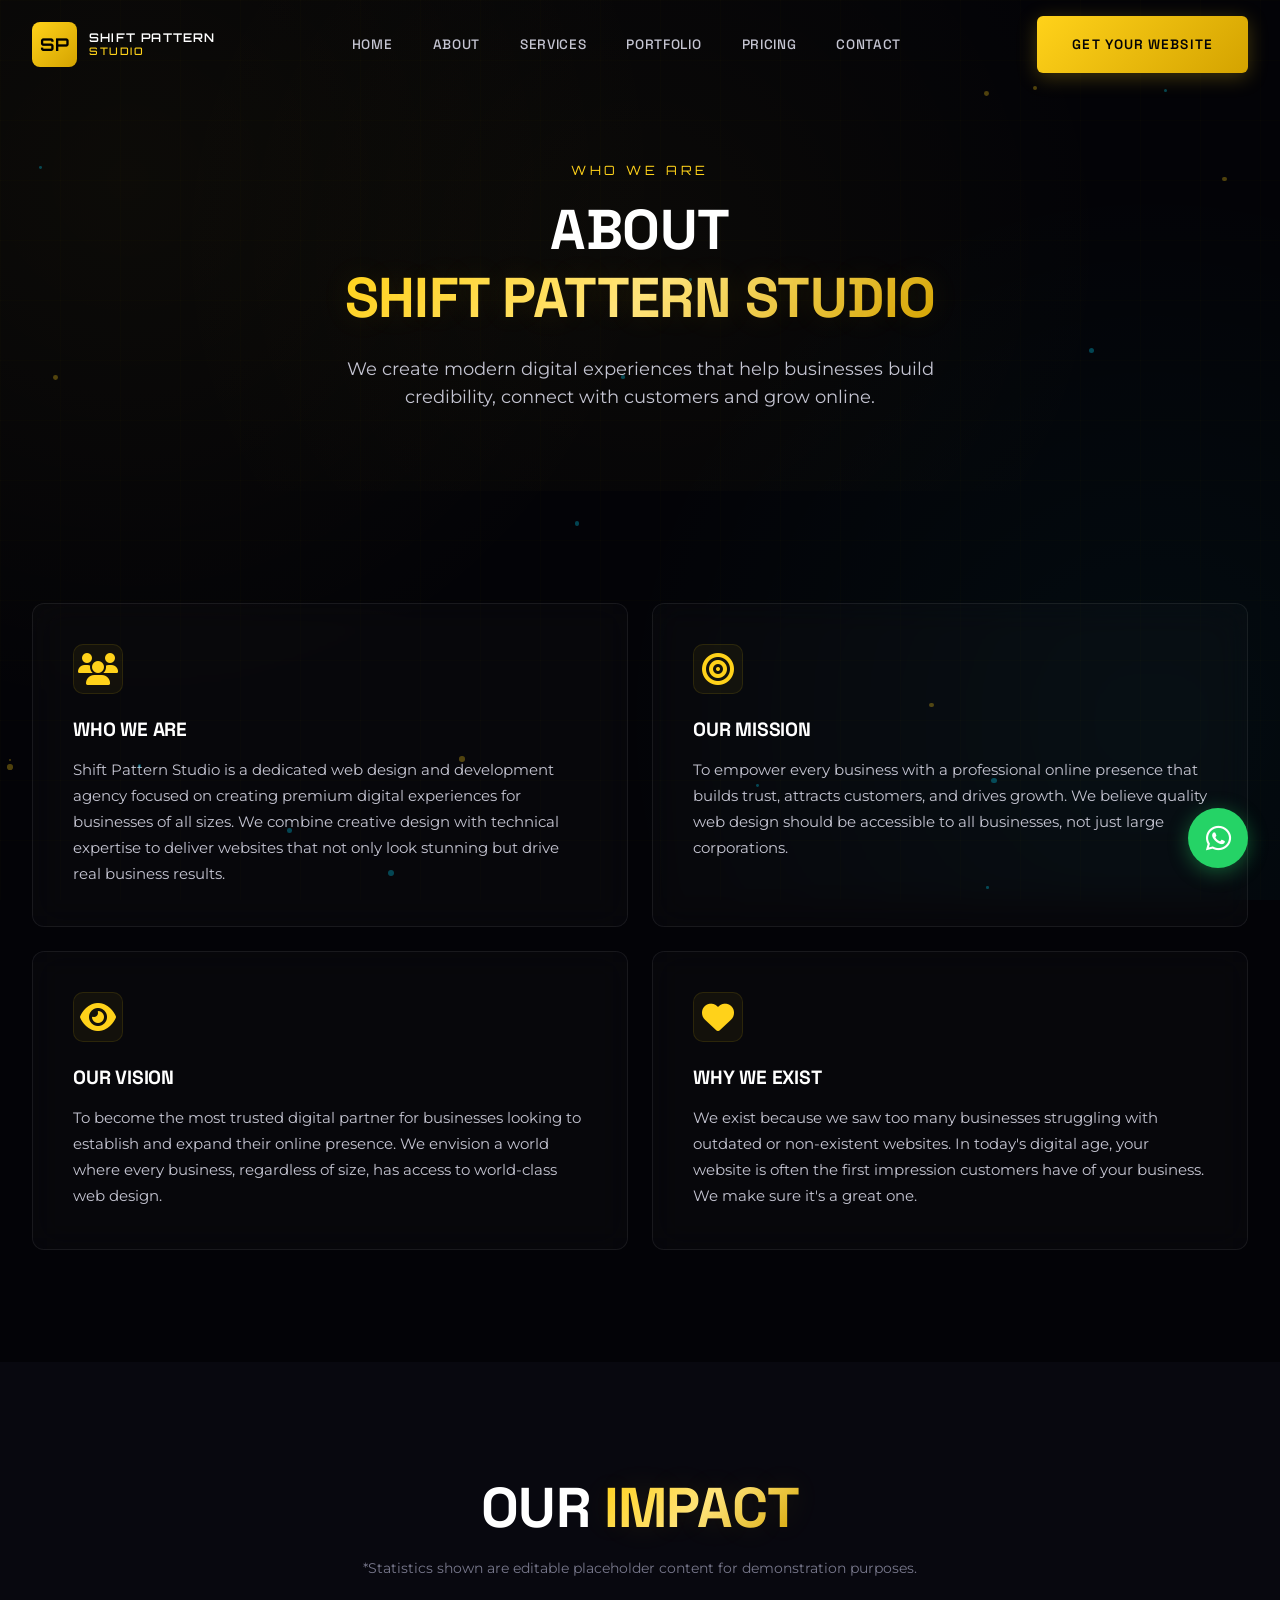
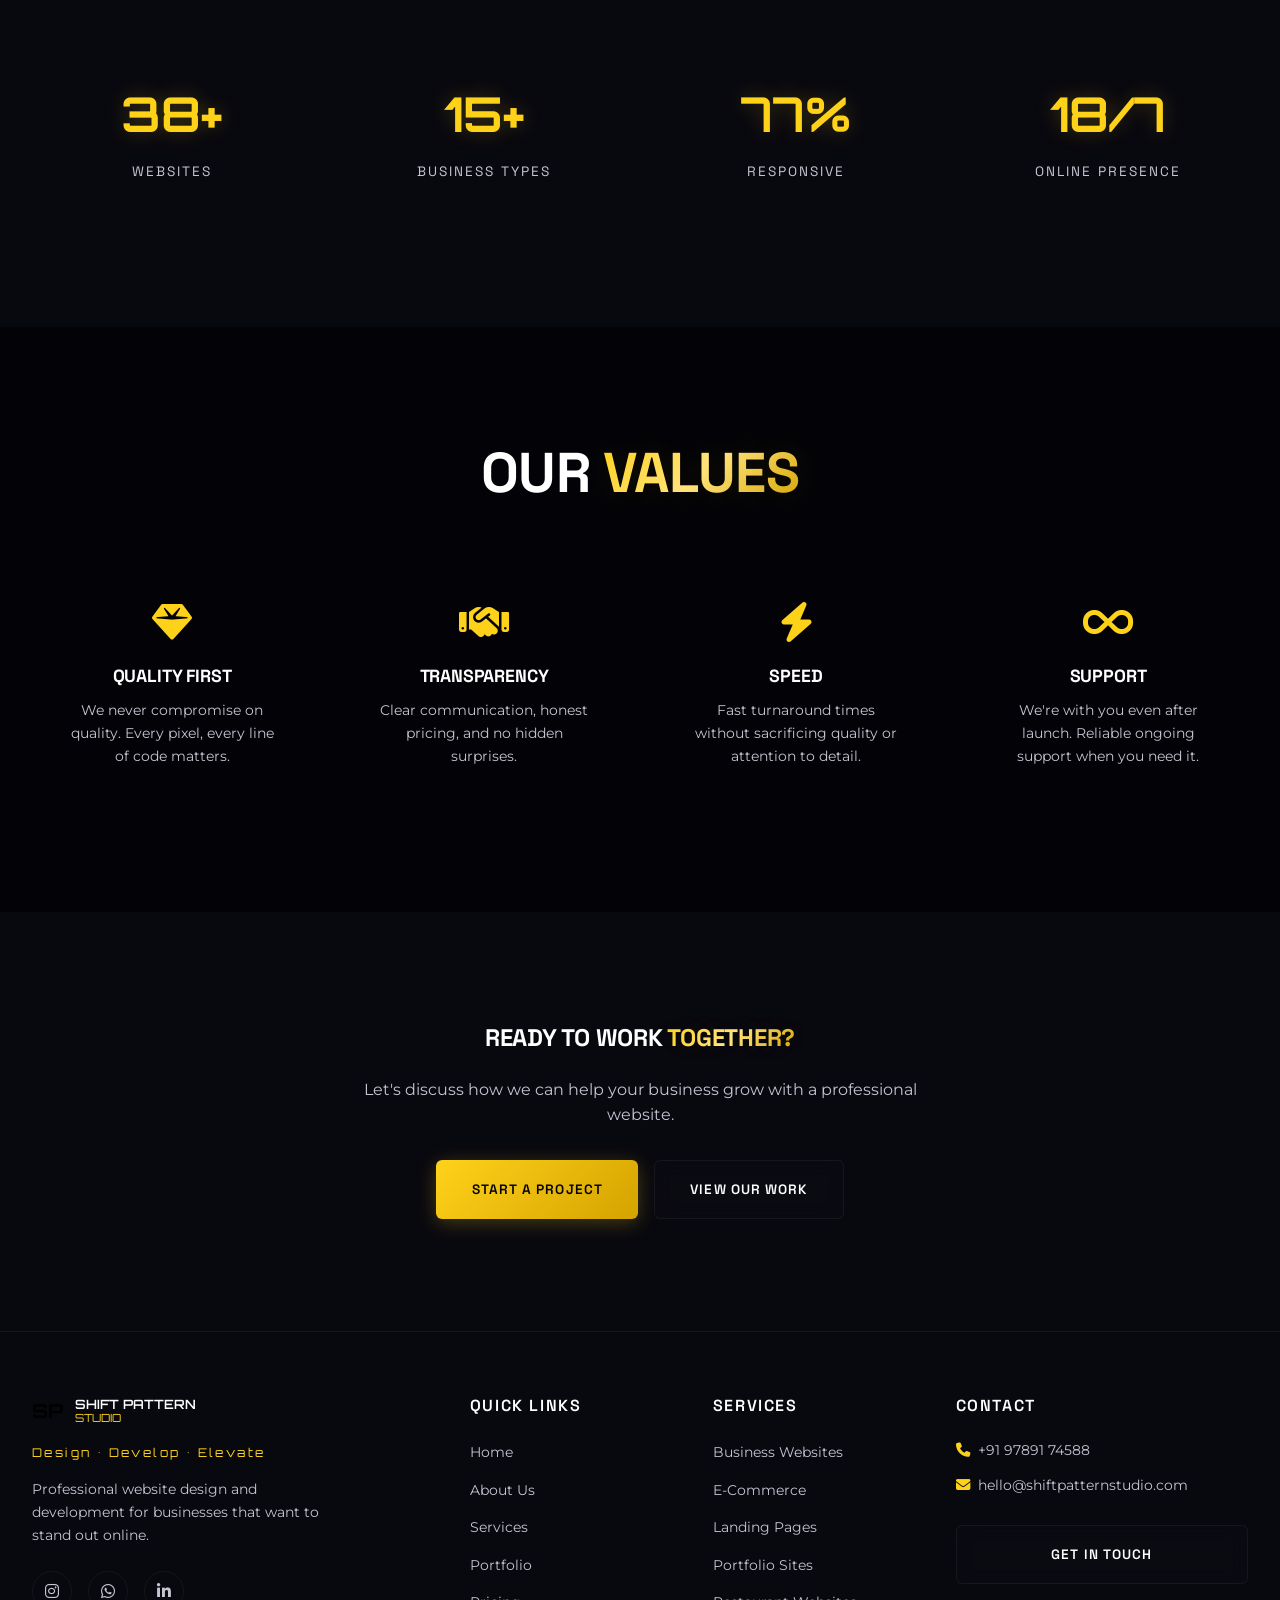
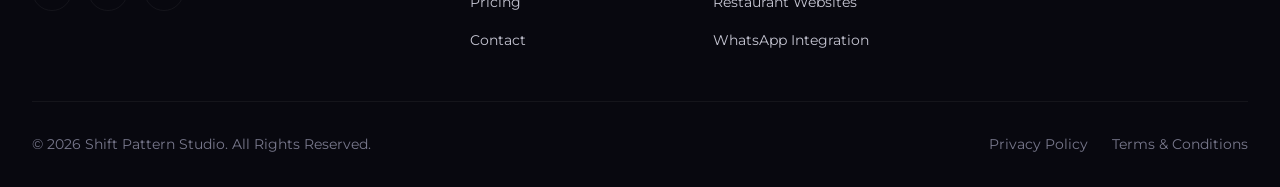
==== about.html @ 68d6e4ae "Initial commit of Shift Pattern Studio website" ====
<!DOCTYPE html>
<html lang="en">
<head>
  <meta charset="UTF-8">
  <meta name="viewport" content="width=device-width, initial-scale=1.0">
  <meta name="description" content="Learn about Shift Pattern Studio. We create modern digital experiences that help businesses build credibility, connect with customers and grow online.">
  <meta name="keywords" content="website design, web development, digital agency, business website, e-commerce, portfolio">
  <meta name="author" content="Shift Pattern Studio">
  <meta name="robots" content="index, follow">

  <!-- Open Graph -->
  <meta property="og:title" content="About Us | Shift Pattern Studio - Website Design Agency">
  <meta property="og:description" content="Learn about Shift Pattern Studio. We create modern digital experiences that help businesses build credibility, connect with customers and grow online.">
  <meta property="og:type" content="website">
  <meta property="og:url" content="https://shiftpatternstudio.com">
  <meta property="og:image" content="assets/logo/og-image.jpg">

  <!-- Twitter Card -->
  <meta name="twitter:card" content="summary_large_image">
  <meta name="twitter:title" content="About Us | Shift Pattern Studio - Website Design Agency">
  <meta name="twitter:description" content="Learn about Shift Pattern Studio. We create modern digital experiences that help businesses build credibility, connect with customers and grow online.">

  <title>About Us | Shift Pattern Studio - Website Design Agency</title>

  <!-- Google Fonts -->
  <link rel="preconnect" href="https://fonts.googleapis.com">
  <link rel="preconnect" href="https://fonts.gstatic.com" crossorigin>
  <link href="https://fonts.googleapis.com/css2?family=Inter:wght@300;400;500;600&family=Montserrat:wght@400;500;600;700;800&family=Orbitron:wght@400;500;600;700&family=Space+Grotesk:wght@400;500;600;700&display=swap" rel="stylesheet">

  <!-- Font Awesome -->
  <link rel="stylesheet" href="https://cdnjs.cloudflare.com/ajax/libs/font-awesome/6.5.1/css/all.min.css">

  <!-- Stylesheets -->
  <link rel="stylesheet" href="css/style.css">
  <link rel="stylesheet" href="css/animations.css">
  <link rel="stylesheet" href="css/responsive.css">
</head>
<body>

  <!-- Navbar -->
  <nav class="navbar" role="navigation" aria-label="Main Navigation">
    <div class="container nav-container">
      <a href="index.html" class="nav-logo" aria-label="Shift Pattern Studio Home">
        <div class="logo-mark">
          <span class="logo-sp">SP</span>
        </div>
        <div class="logo-text">
          <span class="logo-name">SHIFT PATTERN</span>
          <span class="logo-studio">STUDIO</span>
        </div>
      </a>

      <div class="nav-links" role="menubar">
        <a href="index.html" role="menuitem">Home</a>
        <a href="about.html" role="menuitem">About</a>
        <a href="services.html" role="menuitem">Services</a>
        <a href="portfolio.html" role="menuitem">Portfolio</a>
        <a href="pricing.html" role="menuitem">Pricing</a>
        <a href="contact.html" role="menuitem">Contact</a>
      </div>

      <a href="contact.html" class="btn btn-primary nav-cta">Get Your Website</a>

      <button class="mobile-menu-btn" aria-label="Open Menu" aria-expanded="false">
        <span></span>
        <span></span>
        <span></span>
      </button>
    </div>
  </nav>

  <!-- Mobile Navigation -->
  <div class="mobile-nav" role="dialog" aria-label="Mobile Menu" aria-hidden="true">
    <button class="mobile-nav-close" aria-label="Close Menu">
      <i class="fas fa-times"></i>
    </button>
    <div class="mobile-nav-links">
      <a href="index.html">Home</a>
      <a href="about.html">About</a>
      <a href="services.html">Services</a>
      <a href="portfolio.html">Portfolio</a>
      <a href="pricing.html">Pricing</a>
      <a href="contact.html">Contact</a>
    </div>
    <a href="contact.html" class="btn btn-primary" style="margin-top: 2rem;">Get Your Website</a>
  </div>


  <!-- About Hero -->
  <section class="page-hero about-hero">
    <div class="container text-center">
      <p class="page-tagline reveal">WHO WE ARE</p>
      <h1 class="reveal">ABOUT<br><span class="text-gradient-gold">SHIFT PATTERN STUDIO</span></h1>
      <p class="page-desc reveal">
        We create modern digital experiences that help businesses build credibility, connect with customers and grow online.
      </p>
    </div>
  </section>

  <!-- About Content -->
  <section class="section-padding">
    <div class="container">
      <div class="about-grid">
        <div class="about-card liquid-glass reveal">
          <div class="about-icon"><i class="fas fa-users"></i></div>
          <h3>WHO WE ARE</h3>
          <p>Shift Pattern Studio is a dedicated web design and development agency focused on creating premium digital experiences for businesses of all sizes. We combine creative design with technical expertise to deliver websites that not only look stunning but drive real business results.</p>
        </div>

        <div class="about-card liquid-glass reveal stagger-1">
          <div class="about-icon"><i class="fas fa-bullseye"></i></div>
          <h3>OUR MISSION</h3>
          <p>To empower every business with a professional online presence that builds trust, attracts customers, and drives growth. We believe quality web design should be accessible to all businesses, not just large corporations.</p>
        </div>

        <div class="about-card liquid-glass reveal stagger-2">
          <div class="about-icon"><i class="fas fa-eye"></i></div>
          <h3>OUR VISION</h3>
          <p>To become the most trusted digital partner for businesses looking to establish and expand their online presence. We envision a world where every business, regardless of size, has access to world-class web design.</p>
        </div>

        <div class="about-card liquid-glass reveal stagger-3">
          <div class="about-icon"><i class="fas fa-heart"></i></div>
          <h3>WHY WE EXIST</h3>
          <p>We exist because we saw too many businesses struggling with outdated or non-existent websites. In today's digital age, your website is often the first impression customers have of your business. We make sure it's a great one.</p>
        </div>
      </div>
    </div>
  </section>

  <!-- Stats Section -->
  <section class="section-padding stats-section" style="background: var(--bg-secondary);">
    <div class="container">
      <div class="section-header reveal">
        <h2>OUR <span class="text-gradient-gold">IMPACT</span></h2>
        <p style="color: var(--text-muted); font-size: 0.9rem;">*Statistics shown are editable placeholder content for demonstration purposes.</p>
      </div>

      <div class="stats-grid">
        <div class="stat-item reveal">
          <div class="stat-number">
            <span class="counter" data-target="50" data-suffix="+">0</span>
          </div>
          <div class="stat-label">WEBSITES</div>
        </div>

        <div class="stat-item reveal stagger-1">
          <div class="stat-number">
            <span class="counter" data-target="20" data-suffix="+">0</span>
          </div>
          <div class="stat-label">BUSINESS TYPES</div>
        </div>

        <div class="stat-item reveal stagger-2">
          <div class="stat-number">
            <span class="counter" data-target="100" data-suffix="%">0</span>
          </div>
          <div class="stat-label">RESPONSIVE</div>
        </div>

        <div class="stat-item reveal stagger-3">
          <div class="stat-number">
            <span class="counter" data-target="24" data-suffix="/7">0</span>
          </div>
          <div class="stat-label">ONLINE PRESENCE</div>
        </div>
      </div>
    </div>
  </section>

  <!-- Values Section -->
  <section class="section-padding">
    <div class="container">
      <div class="section-header reveal">
        <h2>OUR <span class="text-gradient-gold">VALUES</span></h2>
      </div>

      <div class="values-grid">
        <div class="value-item reveal">
          <i class="fas fa-gem"></i>
          <h4>QUALITY FIRST</h4>
          <p>We never compromise on quality. Every pixel, every line of code matters.</p>
        </div>

        <div class="value-item reveal stagger-1">
          <i class="fas fa-handshake"></i>
          <h4>TRANSPARENCY</h4>
          <p>Clear communication, honest pricing, and no hidden surprises.</p>
        </div>

        <div class="value-item reveal stagger-2">
          <i class="fas fa-bolt"></i>
          <h4>SPEED</h4>
          <p>Fast turnaround times without sacrificing quality or attention to detail.</p>
        </div>

        <div class="value-item reveal stagger-3">
          <i class="fas fa-infinity"></i>
          <h4>SUPPORT</h4>
          <p>We're with you even after launch. Reliable ongoing support when you need it.</p>
        </div>
      </div>
    </div>
  </section>

  <!-- CTA Section -->
  <section class="section-padding" style="background: var(--bg-secondary);">
    <div class="container text-center">
      <div class="reveal">
        <h2>READY TO WORK <span class="text-gradient-gold">TOGETHER?</span></h2>
        <p class="mt-2" style="color: var(--text-secondary); max-width: 600px; margin: 1.5rem auto;">
          Let's discuss how we can help your business grow with a professional website.
        </p>
        <div class="hero-buttons" style="justify-content: center; margin-top: 2rem;">
          <a href="contact.html" class="btn btn-primary btn-shine">Start a Project</a>
          <a href="portfolio.html" class="btn btn-outline">View Our Work</a>
        </div>
      </div>
    </div>
  </section>


  <!-- Footer -->
  <footer class="footer">
    <div class="container">
      <div class="footer-grid">
        <div class="footer-brand">
          <a href="index.html" class="footer-logo">
            <span class="logo-sp">SP</span>
            <div>
              <span>SHIFT PATTERN</span>
              <span>STUDIO</span>
            </div>
          </a>
          <p class="footer-tagline">Design • Develop • Elevate</p>
          <p class="footer-desc">Professional website design and development for businesses that want to stand out online.</p>
          <div class="footer-social">
            <a href="#" aria-label="Instagram"><i class="fab fa-instagram"></i></a>
            <a href="#" data-whatsapp aria-label="WhatsApp"><i class="fab fa-whatsapp"></i></a>
            <a href="#" aria-label="LinkedIn"><i class="fab fa-linkedin-in"></i></a>
          </div>
        </div>

        <div class="footer-links">
          <h4>Quick Links</h4>
          <ul>
            <li><a href="index.html">Home</a></li>
            <li><a href="about.html">About Us</a></li>
            <li><a href="services.html">Services</a></li>
            <li><a href="portfolio.html">Portfolio</a></li>
            <li><a href="pricing.html">Pricing</a></li>
            <li><a href="contact.html">Contact</a></li>
          </ul>
        </div>

        <div class="footer-links">
          <h4>Services</h4>
          <ul>
            <li><a href="services.html">Business Websites</a></li>
            <li><a href="services.html">E-Commerce</a></li>
            <li><a href="services.html">Landing Pages</a></li>
            <li><a href="services.html">Portfolio Sites</a></li>
            <li><a href="services.html">Restaurant Websites</a></li>
            <li><a href="services.html">WhatsApp Integration</a></li>
          </ul>
        </div>

        <div class="footer-contact">
          <h4>Contact</h4>
          <p><i class="fas fa-phone"></i> +91 97891 74588</p>
          <p><i class="fas fa-envelope"></i> hello@shiftpatternstudio.com</p>
          <a href="contact.html" class="btn btn-outline" style="margin-top: 1rem; width: 100%;">Get in Touch</a>
        </div>
      </div>

      <div class="footer-bottom">
        <p>&copy; <span class="current-year">2026</span> Shift Pattern Studio. All Rights Reserved.</p>
        <div class="footer-legal">
          <a href="privacy.html">Privacy Policy</a>
          <a href="terms.html">Terms & Conditions</a>
        </div>
      </div>
    </div>
  </footer>

  <!-- WhatsApp Float Button -->
  <a href="#" class="whatsapp-float" data-whatsapp aria-label="Chat on WhatsApp">
    <i class="fab fa-whatsapp"></i>
  </a>

  <!-- Background Effects -->
  <div class="bg-grid" aria-hidden="true"></div>
  <div class="particles" aria-hidden="true"></div>

  <!-- Scripts -->
  <script src="js/main.js"></script>
  <script src="js/animations.js"></script>
  <script src="js/portfolio.js"></script>
  <script src="js/contact.js"></script>
</body>
</html>
---- css/style.css ----
/* ============================================
   SHIFT PATTERN STUDIO - GLOBAL STYLES
   ============================================ */

:root {
  --bg-primary: #030307;
  --bg-secondary: #08080f;
  --bg-tertiary: #0e0e1a;
  --gold: #FFD21A;
  --gold-light: #FFE054;
  --gold-dark: #D4A300;
  --cyan: #00D9FF;
  --cyan-glow: rgba(0, 217, 255, 0.25);
  --gold-glow: rgba(255, 210, 26, 0.25);
  --text-primary: #ffffff;
  --text-secondary: #c5c5d2;
  --text-muted: #78788c;
  --border: rgba(255, 255, 255, 0.05);
  --glass-bg: rgba(255, 255, 255, 0.02);
  --glass-border: rgba(255, 255, 255, 0.07);
  --transition: all 0.5s cubic-bezier(0.16, 1, 0.3, 1);
}

* {
  margin: 0;
  padding: 0;
  box-sizing: border-box;
}

html {
  scroll-behavior: smooth;
  font-size: 16px;
}

body {
  font-family: 'Montserrat', 'Inter', sans-serif;
  background-color: var(--bg-primary);
  background-image: 
    radial-gradient(circle at 10% 20%, rgba(255, 210, 26, 0.04) 0%, transparent 40%),
    radial-gradient(circle at 90% 80%, rgba(0, 217, 255, 0.04) 0%, transparent 40%);
  background-attachment: fixed;
  color: var(--text-primary);
  line-height: 1.6;
  overflow-x: hidden;
  -webkit-font-smoothing: antialiased;
}

h1, h2, h3, h4, h5, h6 {
  font-family: 'Space Grotesk', 'Montserrat', sans-serif;
  font-weight: 700;
  line-height: 1.2;
  letter-spacing: -0.01em;
}

a {
  text-decoration: none;
  color: inherit;
  transition: var(--transition);
}

img {
  max-width: 100%;
  display: block;
}

ul {
  list-style: none;
}

.container {
  max-width: 1280px;
  margin: 0 auto;
  padding: 0 2rem;
}

.section-padding {
  padding: 7rem 0;
}

/* Typography */
.text-gold {
  color: var(--gold);
}

.text-cyan {
  color: var(--cyan);
}

.text-gradient-gold {
  background: linear-gradient(135deg, var(--gold), #FFE57F, var(--gold-dark));
  -webkit-background-clip: text;
  -webkit-text-fill-color: transparent;
  background-clip: text;
  text-shadow: 0 0 30px rgba(255, 210, 26, 0.1);
}

.text-gradient-cyan {
  background: linear-gradient(135deg, var(--cyan), #80F0FF);
  -webkit-background-clip: text;
  -webkit-text-fill-color: transparent;
  background-clip: text;
  text-shadow: 0 0 30px rgba(0, 217, 255, 0.15);
}

/* Buttons */
.btn {
  display: inline-flex;
  align-items: center;
  justify-content: center;
  gap: 0.6rem;
  padding: 1.1rem 2.2rem;
  font-family: 'Space Grotesk', sans-serif;
  font-weight: 600;
  font-size: 0.85rem;
  letter-spacing: 0.08em;
  text-transform: uppercase;
  border: none;
  cursor: pointer;
  transition: var(--transition);
  position: relative;
  overflow: hidden;
  border-radius: 6px;
  z-index: 1;
}

.btn-primary {
  background: linear-gradient(135deg, var(--gold), var(--gold-dark));
  color: #030307;
  box-shadow: 0 4px 20px var(--gold-glow);
}

.btn-primary:hover {
  transform: translateY(-3px);
  box-shadow: 0 8px 30px var(--gold-glow);
}

.btn-primary::before {
  content: '';
  position: absolute;
  top: 0;
  left: -100%;
  width: 100%;
  height: 100%;
  background: linear-gradient(90deg, transparent, rgba(255, 255, 255, 0.4), transparent);
  transition: left 0.6s ease;
  z-index: -1;
}

.btn-primary:hover::before {
  left: 100%;
}

.btn-outline {
  background: rgba(255, 255, 255, 0.01);
  color: var(--text-primary);
  border: 1px solid var(--border);
  backdrop-filter: blur(10px);
  -webkit-backdrop-filter: blur(10px);
}

.btn-outline:hover {
  border-color: var(--gold);
  color: var(--gold);
  background: rgba(255, 210, 26, 0.02);
  box-shadow: 0 4px 20px var(--gold-glow);
  transform: translateY(-3px);
}

.btn-whatsapp {
  background: #25D366;
  color: #fff;
  box-shadow: 0 4px 15px rgba(37, 211, 102, 0.2);
}

.btn-whatsapp:hover {
  background: #20ba59;
  transform: translateY(-3px);
  box-shadow: 0 8px 25px rgba(37, 211, 102, 0.4);
}

/* Liquid Glass */
.liquid-glass {
  background: var(--glass-bg);
  backdrop-filter: blur(16px);
  -webkit-backdrop-filter: blur(16px);
  border: 1px solid var(--glass-border);
  position: relative;
  overflow: hidden;
  transition: var(--transition);
}

.liquid-glass::before {
  content: '';
  position: absolute;
  top: 0;
  left: -100%;
  width: 100%;
  height: 100%;
  background: linear-gradient(90deg, transparent, rgba(255, 255, 255, 0.05), transparent);
  transition: left 0.8s cubic-bezier(0.16, 1, 0.3, 1);
}

.liquid-glass:hover::before {
  left: 100%;
}

.liquid-glass:hover {
  border-color: rgba(255, 210, 26, 0.25);
  box-shadow: 0 12px 40px rgba(255, 210, 26, 0.08);
  transform: translateY(-5px);
}

/* Section Headers */
.section-header {
  text-align: center;
  margin-bottom: 4rem;
}

.section-header h2 {
  font-size: clamp(2rem, 5vw, 3.5rem);
  margin-bottom: 1rem;
}

.section-header p {
  color: var(--text-secondary);
  font-size: 1.1rem;
  max-width: 600px;
  margin: 0 auto;
}

/* Background Grid Animation */
.bg-grid {
  position: fixed;
  top: 0;
  left: 0;
  width: 100%;
  height: 100%;
  pointer-events: none;
  z-index: 0;
  opacity: 0.15;
  background-image: 
    linear-gradient(rgba(255, 210, 26, 0.1) 1px, transparent 1px),
    linear-gradient(90deg, rgba(255, 210, 26, 0.1) 1px, transparent 1px);
  background-size: 60px 60px;
  animation: gridMove 20s linear infinite;
}

@keyframes gridMove {
  0% { transform: translate(0, 0); }
  100% { transform: translate(60px, 60px); }
}

/* Floating Particles */
.particles {
  position: fixed;
  top: 0;
  left: 0;
  width: 100%;
  height: 100%;
  pointer-events: none;
  z-index: 1;
  overflow: hidden;
}

.particle {
  position: absolute;
  width: 4px;
  height: 4px;
  background: var(--gold);
  border-radius: 50%;
  opacity: 0.3;
  animation: floatParticle 15s infinite;
}

@keyframes floatParticle {
  0%, 100% { transform: translateY(0) translateX(0); opacity: 0; }
  10% { opacity: 0.3; }
  90% { opacity: 0.3; }
  100% { transform: translateY(-100vh) translateX(50px); opacity: 0; }
}

/* Circuit Lines */
.circuit-line {
  position: absolute;
  background: linear-gradient(90deg, transparent, var(--cyan), transparent);
  height: 1px;
  opacity: 0.3;
  animation: circuitPulse 4s infinite;
}

@keyframes circuitPulse {
  0%, 100% { opacity: 0.1; }
  50% { opacity: 0.4; }
}

/* Glow Orbs */
.glow-orb {
  position: absolute;
  border-radius: 50%;
  filter: blur(80px);
  opacity: 0.15;
  pointer-events: none;
}

.glow-orb.gold {
  background: var(--gold);
}

.glow-orb.cyan {
  background: var(--cyan);
}

/* WhatsApp Float Button */
.whatsapp-float {
  position: fixed;
  bottom: 2rem;
  right: 2rem;
  width: 60px;
  height: 60px;
  background: #25D366;
  border-radius: 50%;
  display: flex;
  align-items: center;
  justify-content: center;
  color: #fff;
  font-size: 1.8rem;
  box-shadow: 0 4px 20px rgba(37, 211, 102, 0.4);
  z-index: 999;
  transition: var(--transition);
  animation: pulse 2s infinite;
}

.whatsapp-float:hover {
  transform: scale(1.1);
  box-shadow: 0 6px 30px rgba(37, 211, 102, 0.6);
}

@keyframes pulse {
  0%, 100% { box-shadow: 0 0 0 0 rgba(37, 211, 102, 0.4); }
  50% { box-shadow: 0 0 0 15px rgba(37, 211, 102, 0); }
}

/* Utility */
.text-center { text-align: center; }
.mt-1 { margin-top: 0.5rem; }
.mt-2 { margin-top: 1rem; }
.mt-3 { margin-top: 1.5rem; }
.mt-4 { margin-top: 2rem; }
.mb-1 { margin-bottom: 0.5rem; }
.mb-2 { margin-bottom: 1rem; }
.mb-3 { margin-bottom: 1.5rem; }
.mb-4 { margin-bottom: 2rem; }

/* Scrollbar */
::-webkit-scrollbar {
  width: 8px;
}

::-webkit-scrollbar-track {
  background: var(--bg-secondary);
}

::-webkit-scrollbar-thumb {
  background: var(--gold-dark);
  border-radius: 4px;
}

::-webkit-scrollbar-thumb:hover {
  background: var(--gold);
}

/* ============================================
   NAVBAR
   ============================================ */
.navbar {
  position: fixed;
  top: 0;
  left: 0;
  width: 100%;
  z-index: 1000;
  padding: 1rem 0;
  transition: var(--transition);
  background: transparent;
}

.navbar.scrolled {
  background: rgba(5, 5, 5, 0.85);
  backdrop-filter: blur(20px);
  -webkit-backdrop-filter: blur(20px);
  border-bottom: 1px solid var(--border);
  padding: 0.8rem 0;
}

.nav-container {
  display: flex;
  align-items: center;
  justify-content: space-between;
}

.nav-logo {
  display: flex;
  align-items: center;
  gap: 0.75rem;
}

.logo-mark {
  width: 45px;
  height: 45px;
  background: linear-gradient(135deg, var(--gold), var(--gold-dark));
  border-radius: 8px;
  display: flex;
  align-items: center;
  justify-content: center;
}

.logo-sp {
  font-family: 'Orbitron', sans-serif;
  font-weight: 700;
  font-size: 1.1rem;
  color: #000;
}

.logo-text {
  display: flex;
  flex-direction: column;
  line-height: 1.2;
}

.logo-name {
  font-family: 'Orbitron', sans-serif;
  font-size: 0.75rem;
  font-weight: 600;
  letter-spacing: 0.1em;
  color: var(--text-primary);
}

.logo-studio {
  font-family: 'Orbitron', sans-serif;
  font-size: 0.65rem;
  font-weight: 500;
  letter-spacing: 0.15em;
  color: var(--gold);
}

.nav-links {
  display: flex;
  align-items: center;
  gap: 2.5rem;
}

.nav-links a {
  font-family: 'Space Grotesk', sans-serif;
  font-size: 0.85rem;
  font-weight: 500;
  letter-spacing: 0.05em;
  text-transform: uppercase;
  color: var(--text-secondary);
  position: relative;
  padding: 0.25rem 0;
}

.nav-links a::after {
  content: '';
  position: absolute;
  bottom: 0;
  left: 0;
  width: 0;
  height: 2px;
  background: linear-gradient(90deg, var(--gold), var(--gold-dark));
  transition: width 0.3s ease;
}

.nav-links a:hover {
  color: var(--text-primary);
}

.nav-links a:hover::after {
  width: 100%;
}

.mobile-menu-btn {
  display: none;
  flex-direction: column;
  gap: 5px;
  background: none;
  border: none;
  cursor: pointer;
  padding: 0.5rem;
}

.mobile-menu-btn span {
  display: block;
  width: 25px;
  height: 2px;
  background: var(--text-primary);
  transition: var(--transition);
}

.mobile-nav {
  position: fixed;
  top: 0;
  right: -100%;
  width: 100%;
  height: 100vh;
  background: rgba(0, 0, 0, 0.98);
  backdrop-filter: blur(20px);
  z-index: 2000;
  display: flex;
  flex-direction: column;
  align-items: center;
  justify-content: center;
  transition: right 0.4s ease;
}

.mobile-nav.active {
  right: 0;
}

.mobile-nav-close {
  position: absolute;
  top: 2rem;
  right: 2rem;
  background: none;
  border: none;
  color: var(--text-primary);
  font-size: 1.5rem;
  cursor: pointer;
}

.mobile-nav-links {
  display: flex;
  flex-direction: column;
  align-items: center;
  gap: 1.5rem;
}

.mobile-nav-links a {
  font-family: 'Orbitron', sans-serif;
  font-size: 1.8rem;
  font-weight: 600;
  color: var(--text-primary);
  text-transform: uppercase;
  letter-spacing: 0.1em;
}

.mobile-nav-links a:hover {
  color: var(--gold);
}

/* ============================================
   FOOTER
   ============================================ */
.footer {
  background: var(--bg-secondary);
  border-top: 1px solid var(--border);
  padding: 4rem 0 2rem;
  position: relative;
  z-index: 10;
}

.footer-grid {
  display: grid;
  grid-template-columns: 2fr 1fr 1fr 1.5fr;
  gap: 3rem;
  margin-bottom: 3rem;
}

.footer-logo {
  display: flex;
  align-items: center;
  gap: 0.75rem;
  margin-bottom: 1rem;
}

.footer-logo .logo-sp {
  font-size: 1.2rem;
}

.footer-logo div {
  display: flex;
  flex-direction: column;
  line-height: 1.2;
}

.footer-logo div span:first-child {
  font-family: 'Orbitron', sans-serif;
  font-size: 0.8rem;
  font-weight: 600;
  color: var(--text-primary);
}

.footer-logo div span:last-child {
  font-family: 'Orbitron', sans-serif;
  font-size: 0.7rem;
  color: var(--gold);
}

.footer-tagline {
  font-family: 'Orbitron', sans-serif;
  font-size: 0.75rem;
  letter-spacing: 0.2em;
  color: var(--gold);
  margin-bottom: 1rem;
}

.footer-desc {
  color: var(--text-secondary);
  font-size: 0.9rem;
  margin-bottom: 1.5rem;
  max-width: 300px;
}

.footer-social {
  display: flex;
  gap: 1rem;
}

.footer-social a {
  width: 40px;
  height: 40px;
  border-radius: 50%;
  border: 1px solid var(--border);
  display: flex;
  align-items: center;
  justify-content: center;
  color: var(--text-secondary);
  transition: var(--transition);
}

.footer-social a:hover {
  border-color: var(--gold);
  color: var(--gold);
  box-shadow: 0 0 15px var(--gold-glow);
  transform: translateY(-3px);
}

.footer-links h4,
.footer-contact h4 {
  font-family: 'Space Grotesk', sans-serif;
  font-size: 1rem;
  font-weight: 600;
  margin-bottom: 1.5rem;
  color: var(--text-primary);
  text-transform: uppercase;
  letter-spacing: 0.1em;
}

.footer-links ul {
  display: flex;
  flex-direction: column;
  gap: 0.75rem;
}

.footer-links a {
  color: var(--text-secondary);
  font-size: 0.9rem;
  transition: var(--transition);
}

.footer-links a:hover {
  color: var(--gold);
  padding-left: 5px;
}

.footer-contact p {
  color: var(--text-secondary);
  font-size: 0.9rem;
  margin-bottom: 0.75rem;
  display: flex;
  align-items: center;
  gap: 0.5rem;
}

.footer-contact i {
  color: var(--gold);
}

.footer-bottom {
  border-top: 1px solid var(--border);
  padding-top: 2rem;
  display: flex;
  justify-content: space-between;
  align-items: center;
  flex-wrap: wrap;
  gap: 1rem;
}

.footer-bottom p {
  color: var(--text-muted);
  font-size: 0.85rem;
}

.footer-legal {
  display: flex;
  gap: 1.5rem;
}

.footer-legal a {
  color: var(--text-muted);
  font-size: 0.85rem;
}

.footer-legal a:hover {
  color: var(--gold);
}

/* ============================================
   HERO SECTION
   ============================================ */
.hero {
  min-height: 100vh;
  display: flex;
  align-items: center;
  position: relative;
  overflow: hidden;
  padding: 8rem 0 4rem;
}

.hero-container {
  display: grid;
  grid-template-columns: 1fr 1fr;
  gap: 4rem;
  align-items: center;
  position: relative;
  z-index: 10;
}

.hero-tagline {
  font-family: 'Orbitron', sans-serif;
  font-size: 0.8rem;
  letter-spacing: 0.3em;
  color: var(--gold);
  margin-bottom: 1.5rem;
}

.hero-content h1 {
  font-size: clamp(2.5rem, 5vw, 4.5rem);
  font-weight: 800;
  line-height: 1.1;
  margin-bottom: 1.5rem;
}

.hero-white {
  color: var(--text-primary);
  text-shadow: 0 0 40px rgba(255, 255, 255, 0.1);
}

.hero-subtitle {
  font-size: clamp(1.2rem, 2.5vw, 1.8rem);
  color: var(--cyan);
  font-weight: 600;
  margin-bottom: 1.5rem;
  letter-spacing: 0.05em;
}

.hero-desc {
  color: var(--text-secondary);
  font-size: 1.1rem;
  max-width: 500px;
  margin-bottom: 2rem;
}

.hero-buttons {
  display: flex;
  gap: 1rem;
  flex-wrap: wrap;
}

/* Hero Visual / Mockups */
.hero-visual {
  position: relative;
  display: flex;
  justify-content: center;
  align-items: center;
}

.mockup-container {
  position: relative;
  width: 100%;
  max-width: 500px;
}

.mockup-monitor {
  width: 100%;
  padding: 0.8rem;
  border-radius: 16px;
  border: 1px solid rgba(255, 210, 26, 0.2);
  background: rgba(255, 255, 255, 0.02);
  backdrop-filter: blur(20px);
  -webkit-backdrop-filter: blur(20px);
  box-shadow: 
    0 25px 50px -12px rgba(0, 0, 0, 0.5),
    0 0 30px rgba(255, 210, 26, 0.05),
    inset 0 1px 1px rgba(255, 255, 255, 0.1);
}

.mockup-screen {
  background: #050508;
  border-radius: 10px;
  overflow: hidden;
  border: 1px solid rgba(255, 255, 255, 0.05);
}

.mockup-header {
  display: flex;
  gap: 8px;
  padding: 14px 18px;
  background: rgba(255, 255, 255, 0.02);
  border-bottom: 1px solid rgba(255, 255, 255, 0.04);
}

.mockup-dot {
  width: 8px;
  height: 8px;
  border-radius: 50%;
}

.mockup-dot.red { background: #ff5f56; box-shadow: 0 0 8px rgba(255, 95, 86, 0.5); }
.mockup-dot.yellow { background: #ffbd2e; box-shadow: 0 0 8px rgba(255, 189, 46, 0.5); }
.mockup-dot.green { background: #27ca40; box-shadow: 0 0 8px rgba(39, 202, 64, 0.5); }

.mockup-content {
  padding: 2rem;
}

.mockup-line {
  height: 8px;
  background: linear-gradient(90deg, rgba(255, 210, 26, 0.4), rgba(0, 217, 255, 0.3));
  border-radius: 4px;
  margin-bottom: 14px;
}

.mockup-grid {
  display: grid;
  grid-template-columns: repeat(3, 1fr);
  gap: 12px;
  margin-top: 1.5rem;
}

.mockup-card {
  height: 65px;
  background: linear-gradient(135deg, rgba(255, 210, 26, 0.08), rgba(0, 217, 255, 0.04));
  border-radius: 8px;
  border: 1px solid rgba(255, 215, 0, 0.08);
  transition: var(--transition);
}

.mockup-card:hover {
  transform: translateY(-2px);
  border-color: rgba(255, 210, 26, 0.2);
  box-shadow: 0 8px 20px rgba(255, 210, 26, 0.05);
}

.mockup-phone {
  position: absolute;
  bottom: -25px;
  right: -25px;
  width: 130px;
  height: 220px;
  background: #08080f;
  border-radius: 20px;
  border: 1px solid rgba(0, 217, 255, 0.3);
  padding: 8px;
  box-shadow: 
    0 30px 60px rgba(0, 0, 0, 0.6),
    0 0 30px rgba(0, 217, 255, 0.1),
    inset 0 1px 1px rgba(255, 255, 255, 0.15);
}

.mockup-phone-screen {
  height: 100%;
  background: #050505;
  border-radius: 12px;
  padding: 12px;
  border: 1px solid var(--border);
}

.mockup-phone-line {
  height: 6px;
  background: linear-gradient(90deg, rgba(255,210,26,0.3), transparent);
  border-radius: 3px;
  margin-bottom: 8px;
}

.mockup-phone-card {
  height: 40px;
  background: linear-gradient(135deg, rgba(0,217,255,0.1), rgba(255,210,26,0.05));
  border-radius: 6px;
  margin-top: 8px;
}

.hero-scroll {
  position: absolute;
  bottom: 2rem;
  left: 50%;
  transform: translateX(-50%);
}

.scroll-indicator {
  width: 24px;
  height: 40px;
  border: 2px solid var(--gold);
  border-radius: 12px;
  display: flex;
  justify-content: center;
  padding-top: 8px;
}

.scroll-indicator span {
  width: 4px;
  height: 8px;
  background: var(--gold);
  border-radius: 2px;
  animation: scrollBounce 2s infinite;
}

@keyframes scrollBounce {
  0%, 100% { transform: translateY(0); opacity: 1; }
  50% { transform: translateY(8px); opacity: 0.5; }
}

/* ============================================
   WHY SECTION
   ============================================ */
.why-cards {
  display: grid;
  grid-template-columns: repeat(auto-fit, minmax(280px, 1fr));
  gap: 1.8rem;
}

.why-card {
  padding: 2.5rem 2rem;
  border-radius: 16px;
  text-align: center;
  background: var(--glass-bg);
  border: 1px solid var(--glass-border);
  backdrop-filter: blur(12px);
  -webkit-backdrop-filter: blur(12px);
  transition: var(--transition);
}

.why-card:hover {
  transform: translateY(-8px);
  border-color: rgba(255, 210, 26, 0.3);
  box-shadow: 
    0 20px 40px rgba(0, 0, 0, 0.4),
    0 0 30px rgba(255, 210, 26, 0.05);
}

.why-icon {
  width: 64px;
  height: 64px;
  margin: 0 auto 1.8rem;
  background: linear-gradient(135deg, rgba(255, 210, 26, 0.12), rgba(255, 210, 26, 0.03));
  border: 1px solid rgba(255, 210, 26, 0.2);
  border-radius: 14px;
  display: flex;
  align-items: center;
  justify-content: center;
  font-size: 1.6rem;
  color: var(--gold);
  transition: var(--transition);
}

.why-card:hover .why-icon {
  box-shadow: 0 0 25px var(--gold-glow);
  transform: scale(1.1) rotate(5deg);
  border-color: var(--gold);
}

.why-card h3 {
  font-size: 1.25rem;
  margin-bottom: 0.9rem;
  color: var(--text-primary);
  font-family: 'Space Grotesk', sans-serif;
}

.why-card p {
  color: var(--text-secondary);
  font-size: 0.95rem;
  line-height: 1.6;
}

/* ============================================
   SERVICES GRID
   ============================================ */
.services-grid {
  display: grid;
  grid-template-columns: repeat(auto-fit, minmax(300px, 1fr));
  gap: 1.8rem;
}

.service-card {
  padding: 2.5rem 2rem;
  border-radius: 16px;
  background: var(--glass-bg);
  border: 1px solid var(--glass-border);
  backdrop-filter: blur(12px);
  -webkit-backdrop-filter: blur(12px);
  position: relative;
  overflow: hidden;
  transition: var(--transition);
}

.service-card:hover {
  transform: translateY(-8px);
  border-color: rgba(255, 210, 26, 0.3);
  box-shadow: 
    0 20px 40px rgba(0, 0, 0, 0.4),
    0 0 30px rgba(255, 210, 26, 0.05);
}

.service-icon {
  font-size: 2.2rem;
  color: var(--gold);
  margin-bottom: 1.8rem;
  transition: var(--transition);
}

.service-card:hover .service-icon {
  transform: scale(1.25) rotate(-5deg);
  text-shadow: 0 0 25px var(--gold-glow);
}

.service-card h3 {
  font-size: 1.25rem;
  margin-bottom: 0.9rem;
  font-family: 'Space Grotesk', sans-serif;
}

.service-card p {
  color: var(--text-secondary);
  font-size: 0.95rem;
  margin-bottom: 2rem;
  line-height: 1.6;
}

.service-arrow {
  position: absolute;
  bottom: 2rem;
  right: 2rem;
  width: 44px;
  height: 44px;
  border-radius: 50%;
  background: rgba(255, 210, 26, 0.08);
  border: 1px solid rgba(255, 210, 26, 0.15);
  display: flex;
  align-items: center;
  justify-content: center;
  color: var(--gold);
  transition: var(--transition);
}

.service-card:hover .service-arrow {
  background: var(--gold);
  color: #030307;
  border-color: var(--gold);
  transform: translateX(5px);
  box-shadow: 0 0 15px var(--gold-glow);
}

/* ============================================
   PORTFOLIO GRID
   ============================================ */
.portfolio-grid {
  display: grid;
  grid-template-columns: repeat(auto-fit, minmax(320px, 1fr));
  gap: 2rem;
}

.portfolio-card {
  border-radius: 16px;
  overflow: hidden;
  background: rgba(255, 255, 255, 0.01);
  border: 1px solid var(--border);
  backdrop-filter: blur(10px);
  -webkit-backdrop-filter: blur(10px);
  transition: var(--transition);
}

.portfolio-card:hover {
  transform: translateY(-8px);
  border-color: rgba(255, 210, 26, 0.3);
  box-shadow: 
    0 25px 50px rgba(0, 0, 0, 0.5),
    0 0 30px rgba(255, 210, 26, 0.05);
}

.portfolio-image {
  position: relative;
  overflow: hidden;
  aspect-ratio: 16 / 10;
}

.portfolio-overlay {
  position: absolute;
  top: 0;
  left: 0;
  width: 100%;
  height: 100%;
  background: rgba(3, 3, 7, 0.85);
  display: flex;
  align-items: center;
  justify-content: center;
  opacity: 0;
  transition: opacity 0.4s cubic-bezier(0.16, 1, 0.3, 1);
  backdrop-filter: blur(4px);
  -webkit-backdrop-filter: blur(4px);
}

.portfolio-card:hover .portfolio-overlay {
  opacity: 1;
}

.portfolio-info {
  padding: 1.8rem;
}

.portfolio-category {
  font-family: 'Orbitron', sans-serif;
  font-size: 0.75rem;
  letter-spacing: 0.18em;
  color: var(--cyan);
  text-transform: uppercase;
  margin-bottom: 0.4rem;
  display: inline-block;
}

.portfolio-info h3 {
  font-size: 1.3rem;
  margin: 0.5rem 0;
  font-family: 'Space Grotesk', sans-serif;
}

.portfolio-info p {
  color: var(--text-secondary);
  font-size: 0.9rem;
}

.portfolio-link {
  display: inline-flex;
  align-items: center;
  gap: 0.5rem;
  color: var(--gold);
  font-weight: 600;
  font-size: 0.9rem;
  margin-top: 1rem;
  transition: var(--transition);
}

.portfolio-link:hover {
  gap: 1rem;
}

.portfolio-link i {
  transition: var(--transition);
}

/* ============================================
   PROCESS TIMELINE
   ============================================ */
.process-timeline {
  position: relative;
  max-width: 800px;
  margin: 0 auto;
}

.process-timeline::before {
  content: '';
  position: absolute;
  left: 50%;
  transform: translateX(-50%);
  width: 2px;
  height: 100%;
  background: linear-gradient(180deg, var(--gold), var(--cyan), var(--gold));
  opacity: 0.3;
}

.process-step {
  display: flex;
  align-items: center;
  gap: 2rem;
  margin-bottom: 3rem;
  position: relative;
}

.process-step:nth-child(even) {
  flex-direction: row-reverse;
  text-align: right;
}

.process-step:nth-child(even) .process-content {
  text-align: right;
}

.process-number {
  width: 60px;
  height: 60px;
  background: linear-gradient(135deg, var(--gold), var(--gold-dark));
  border-radius: 50%;
  display: flex;
  align-items: center;
  justify-content: center;
  font-family: 'Orbitron', sans-serif;
  font-weight: 700;
  font-size: 1.2rem;
  color: #000;
  flex-shrink: 0;
  box-shadow: 0 0 20px var(--gold-glow);
  z-index: 2;
}

.process-content {
  flex: 1;
  padding: 0 2rem;
}

.process-content h3 {
  font-size: 1.3rem;
  margin-bottom: 0.5rem;
  color: var(--text-primary);
}

.process-content p {
  color: var(--text-secondary);
}

/* ============================================
   OFFER SECTION
   ============================================ */
.offer-content {
  text-align: center;
  padding: 4rem 2rem;
  border-radius: 16px;
  max-width: 700px;
  margin: 0 auto;
  position: relative;
  overflow: hidden;
}

.offer-content::before {
  content: '';
  position: absolute;
  top: -50%;
  left: -50%;
  width: 200%;
  height: 200%;
  background: radial-gradient(circle, rgba(255,210,26,0.05) 0%, transparent 70%);
  animation: rotate 20s linear infinite;
}

@keyframes rotate {
  from { transform: rotate(0deg); }
  to { transform: rotate(360deg); }
}

.offer-badge {
  display: inline-block;
  padding: 0.5rem 1.5rem;
  background: rgba(255, 210, 26, 0.1);
  border: 1px solid rgba(255, 215, 0, 0.3);
  border-radius: 50px;
  font-family: 'Orbitron', sans-serif;
  font-size: 0.75rem;
  letter-spacing: 0.2em;
  color: var(--gold);
  margin-bottom: 1.5rem;
  position: relative;
  z-index: 1;
}

.offer-content h2 {
  font-size: clamp(2rem, 4vw, 3rem);
  margin-bottom: 0.5rem;
  position: relative;
  z-index: 1;
}

.offer-content h3 {
  font-size: 1.2rem;
  color: var(--text-secondary);
  font-weight: 400;
  margin-bottom: 1.5rem;
  position: relative;
  z-index: 1;
}

.offer-content p {
  color: var(--text-secondary);
  margin-bottom: 2rem;
  max-width: 500px;
  margin-left: auto;
  margin-right: auto;
  position: relative;
  z-index: 1;
}

/* ============================================
   FINAL CTA
   ============================================ */
.final-cta h2 {
  font-size: clamp(2rem, 4vw, 3.5rem);
}

/* ============================================
   PAGE HERO (Shared)
   ============================================ */
.page-hero {
  padding: 10rem 0 5rem;
  text-align: center;
  position: relative;
  overflow: hidden;
}

.page-hero::before {
  content: '';
  position: absolute;
  top: 0;
  left: 0;
  width: 100%;
  height: 100%;
  background: radial-gradient(circle at center, rgba(255, 210, 26, 0.03) 0%, transparent 70%);
  pointer-events: none;
}

.page-tagline {
  font-family: 'Orbitron', sans-serif;
  font-size: 0.8rem;
  letter-spacing: 0.3em;
  color: var(--gold);
  margin-bottom: 1rem;
  display: block;
}

.page-hero h1 {
  font-size: clamp(2rem, 5vw, 3.5rem);
  margin-bottom: 1.5rem;
}

.page-desc {
  color: var(--text-secondary);
  font-size: 1.1rem;
  max-width: 600px;
  margin: 0 auto;
}

/* ============================================
   ABOUT PAGE
   ============================================ */
.about-grid {
  display: grid;
  grid-template-columns: repeat(2, 1fr);
  gap: 1.5rem;
}

.about-card {
  padding: 2.5rem;
  border-radius: 12px;
}

.about-icon {
  font-size: 2rem;
  color: var(--gold);
  margin-bottom: 1.5rem;
  width: 50px;
  height: 50px;
  background: rgba(255, 210, 26, 0.05);
  border: 1px solid rgba(255, 215, 0, 0.1);
  border-radius: 10px;
  display: flex;
  align-items: center;
  justify-content: center;
}

.about-card h3 {
  font-size: 1.2rem;
  margin-bottom: 1rem;
  color: var(--text-primary);
}

.about-card p {
  color: var(--text-secondary);
  font-size: 0.95rem;
  line-height: 1.7;
}

/* Stats Section */
.stats-grid {
  display: grid;
  grid-template-columns: repeat(4, 1fr);
  gap: 2rem;
  text-align: center;
}

.stat-item {
  padding: 2rem;
}

.stat-number {
  font-family: 'Orbitron', sans-serif;
  font-size: 3rem;
  font-weight: 700;
  color: var(--gold);
  margin-bottom: 0.5rem;
  text-shadow: 0 0 20px var(--gold-glow);
}

.stat-label {
  font-family: 'Space Grotesk', sans-serif;
  font-size: 0.85rem;
  letter-spacing: 0.15em;
  color: var(--text-secondary);
  text-transform: uppercase;
}

/* Values */
.values-grid {
  display: grid;
  grid-template-columns: repeat(4, 1fr);
  gap: 2rem;
  text-align: center;
}

.value-item {
  padding: 2rem;
}

.value-item i {
  font-size: 2.5rem;
  color: var(--gold);
  margin-bottom: 1.5rem;
  display: block;
}

.value-item h4 {
  font-size: 1.1rem;
  margin-bottom: 0.75rem;
}

.value-item p {
  color: var(--text-secondary);
  font-size: 0.9rem;
}

/* ============================================
   SERVICES PAGE
   ============================================ */
.services-detail-grid {
  display: grid;
  grid-template-columns: repeat(2, 1fr);
  gap: 1.5rem;
}

.service-detail-item {
  display: flex;
  gap: 1.5rem;
  padding: 2rem;
  background: var(--bg-secondary);
  border: 1px solid var(--border);
  border-radius: 12px;
  transition: var(--transition);
}

.service-detail-item:hover {
  border-color: rgba(255, 215, 0, 0.2);
  transform: translateY(-3px);
}

.service-detail-icon {
  width: 60px;
  height: 60px;
  background: linear-gradient(135deg, rgba(255, 210, 26, 0.1), rgba(255, 210, 26, 0.05));
  border: 1px solid rgba(255, 215, 0, 0.2);
  border-radius: 12px;
  display: flex;
  align-items: center;
  justify-content: center;
  font-size: 1.5rem;
  color: var(--gold);
  flex-shrink: 0;
}

.service-detail-content h3 {
  font-size: 1.1rem;
  margin-bottom: 0.75rem;
}

.service-detail-content p {
  color: var(--text-secondary);
  font-size: 0.9rem;
  margin-bottom: 1rem;
}

.service-benefits {
  display: flex;
  flex-direction: column;
  gap: 0.5rem;
}

.service-benefits li {
  display: flex;
  align-items: center;
  gap: 0.5rem;
  color: var(--text-secondary);
  font-size: 0.85rem;
}

/* ============================================
   PORTFOLIO PAGE
   ============================================ */
.filter-buttons {
  display: flex;
  justify-content: center;
  gap: 1rem;
  margin-bottom: 3rem;
  flex-wrap: wrap;
}

.filter-btn {
  padding: 0.75rem 1.5rem;
  background: transparent;
  border: 1px solid var(--border);
  border-radius: 50px;
  color: var(--text-secondary);
  font-family: 'Space Grotesk', sans-serif;
  font-size: 0.8rem;
  font-weight: 600;
  letter-spacing: 0.1em;
  text-transform: uppercase;
  cursor: pointer;
  transition: var(--transition);
}

.filter-btn:hover,
.filter-btn.active {
  background: linear-gradient(135deg, var(--gold), var(--gold-dark));
  color: #000;
  border-color: var(--gold);
  box-shadow: 0 0 20px var(--gold-glow);
}

/* ============================================
   PROJECT DETAIL PAGE
   ============================================ */
.project-hero {
  padding-bottom: 3rem;
}

.project-layout {
  display: grid;
  grid-template-columns: 2fr 1fr;
  gap: 3rem;
}

.project-image-large {
  margin-bottom: 2rem;
}

.project-placeholder-large {
  transition: var(--transition);
}

.project-placeholder-large:hover {
  border-color: rgba(255, 215, 0, 0.3);
}

.project-sections {
  display: flex;
  flex-direction: column;
  gap: 2rem;
}

.project-section {
  padding: 2rem;
  background: var(--bg-secondary);
  border: 1px solid var(--border);
  border-radius: 12px;
}

.project-section h3 {
  font-size: 1.1rem;
  margin-bottom: 1rem;
  display: flex;
  align-items: center;
  gap: 0.75rem;
}

.project-section p,
.project-section ul {
  color: var(--text-secondary);
  line-height: 1.7;
}

.project-section ul {
  display: flex;
  flex-direction: column;
  gap: 0.75rem;
}

.project-section ul li {
  display: flex;
  align-items: center;
  gap: 0.5rem;
}

.tech-tag {
  display: inline-block;
  padding: 0.5rem 1rem;
  background: rgba(255, 210, 26, 0.05);
  border: 1px solid rgba(255, 215, 0, 0.15);
  border-radius: 50px;
  font-size: 0.8rem;
  color: var(--gold);
  margin: 0.25rem;
}

.project-sidebar {
  position: sticky;
  top: 100px;
  height: fit-content;
}

.project-info-panel,
.project-cta-panel {
  padding: 2rem;
  border-radius: 12px;
}

.project-info-panel h4,
.project-cta-panel h4 {
  font-family: 'Orbitron', sans-serif;
  font-size: 0.8rem;
  letter-spacing: 0.2em;
  color: var(--gold);
  margin-bottom: 1.5rem;
}

.info-row {
  display: flex;
  justify-content: space-between;
  padding: 0.75rem 0;
  border-bottom: 1px solid var(--border);
  font-size: 0.9rem;
}

.info-row span:first-child {
  color: var(--text-muted);
}

.info-row span:last-child {
  color: var(--text-primary);
  font-weight: 600;
}

/* ============================================
   PRICING PAGE
   ============================================ */
.pricing-grid {
  display: grid;
  grid-template-columns: repeat(3, 1fr);
  gap: 2rem;
  align-items: start;
}

.pricing-card {
  padding: 2.5rem;
  border-radius: 16px;
  text-align: center;
  position: relative;
  transition: var(--transition);
}

.pricing-card:hover {
  transform: translateY(-5px);
}

.pricing-card.featured {
  border-color: rgba(255, 215, 0, 0.3);
  box-shadow: 0 0 40px rgba(255, 210, 26, 0.05);
}

.pricing-badge {
  position: absolute;
  top: -12px;
  left: 50%;
  transform: translateX(-50%);
  background: linear-gradient(135deg, var(--gold), var(--gold-dark));
  color: #000;
  padding: 0.4rem 1.5rem;
  border-radius: 50px;
  font-family: 'Orbitron', sans-serif;
  font-size: 0.7rem;
  font-weight: 700;
  letter-spacing: 0.1em;
}

.pricing-header h3 {
  font-size: 1.5rem;
  margin-bottom: 0.5rem;
}

.pricing-header p {
  color: var(--text-secondary);
  font-size: 0.9rem;
  margin-bottom: 1.5rem;
}

.pricing-price {
  margin-bottom: 2rem;
}

.price-note {
  font-family: 'Orbitron', sans-serif;
  font-size: 1rem;
  color: var(--gold);
  letter-spacing: 0.1em;
}

.pricing-features {
  text-align: left;
  margin-bottom: 2rem;
  display: flex;
  flex-direction: column;
  gap: 1rem;
}

.pricing-features li {
  display: flex;
  align-items: center;
  gap: 0.75rem;
  color: var(--text-secondary);
  font-size: 0.9rem;
}

/* ============================================
   CONTACT PAGE
   ============================================ */
.contact-grid {
  display: grid;
  grid-template-columns: 1.5fr 1fr;
  gap: 3rem;
}

.contact-form {
  padding: 2.5rem;
  border-radius: 16px;
}

.form-row {
  display: grid;
  grid-template-columns: 1fr 1fr;
  gap: 1.5rem;
  margin-bottom: 1.5rem;
}

.form-group {
  display: flex;
  flex-direction: column;
}

.form-group label {
  font-family: 'Orbitron', sans-serif;
  font-size: 0.7rem;
  letter-spacing: 0.15em;
  color: var(--text-muted);
  margin-bottom: 0.5rem;
}

.form-group input,
.form-group select,
.form-group textarea {
  padding: 1rem;
  background: rgba(255, 255, 255, 0.03);
  border: 1px solid var(--border);
  border-radius: 8px;
  color: var(--text-primary);
  font-family: 'Montserrat', sans-serif;
  font-size: 0.95rem;
  transition: var(--transition);
}

.form-group input:focus,
.form-group select:focus,
.form-group textarea:focus {
  outline: none;
  border-color: var(--gold);
  box-shadow: 0 0 15px var(--gold-glow);
}

.form-group input::placeholder,
.form-group textarea::placeholder {
  color: var(--text-muted);
}

.form-group select option {
  background: var(--bg-secondary);
  color: var(--text-primary);
}

.form-group input.error,
.form-group select.error,
.form-group textarea.error {
  border-color: #ff4444;
}

.form-actions {
  display: flex;
  gap: 1rem;
  margin-top: 1rem;
}

.form-actions .btn {
  flex: 1;
}

.contact-info {
  display: flex;
  flex-direction: column;
  gap: 1rem;
}

.contact-info-card {
  padding: 1.5rem;
  border-radius: 12px;
}

.contact-info-card h3 {
  font-size: 0.9rem;
  margin-bottom: 0.75rem;
  display: flex;
  align-items: center;
  gap: 0.5rem;
}

.contact-info-card p {
  color: var(--text-secondary);
  font-size: 0.95rem;
}

/* ============================================
   LEGAL PAGES (Privacy & Terms)
   ============================================ */
.legal-hero {
  text-align: left;
  padding-bottom: 3rem;
}

.legal-hero h1 {
  font-size: clamp(2rem, 4vw, 3rem);
}

.legal-content {
  max-width: 800px;
  margin: 0 auto;
}

.legal-content h2 {
  font-size: 1.3rem;
  color: var(--gold);
  margin: 2.5rem 0 1rem;
  font-family: 'Space Grotesk', sans-serif;
}

.legal-content h2:first-child {
  margin-top: 0;
}

.legal-content p {
  color: var(--text-secondary);
  line-height: 1.8;
  margin-bottom: 1rem;
}

.legal-content ul {
  margin: 1rem 0 1rem 1.5rem;
  color: var(--text-secondary);
}

.legal-content ul li {
  margin-bottom: 0.5rem;
  line-height: 1.7;
}

.legal-content strong {
  color: var(--text-primary);
}
---- css/animations.css ----
/* ============================================
   SHIFT PATTERN STUDIO - ANIMATIONS
   ============================================ */

/* Scroll Reveal Base */
.reveal {
  opacity: 0;
  transform: translateY(40px);
  transition: opacity 0.8s ease, transform 0.8s ease;
}

.reveal.active {
  opacity: 1;
  transform: translateY(0);
}

.reveal-left {
  opacity: 0;
  transform: translateX(-60px);
  transition: opacity 0.8s ease, transform 0.8s ease;
}

.reveal-left.active {
  opacity: 1;
  transform: translateX(0);
}

.reveal-right {
  opacity: 0;
  transform: translateX(60px);
  transition: opacity 0.8s ease, transform 0.8s ease;
}

.reveal-right.active {
  opacity: 1;
  transform: translateX(0);
}

.reveal-scale {
  opacity: 0;
  transform: scale(0.9);
  transition: opacity 0.8s ease, transform 0.8s ease;
}

.reveal-scale.active {
  opacity: 1;
  transform: scale(1);
}

/* Stagger delays */
.stagger-1 { transition-delay: 0.1s; }
.stagger-2 { transition-delay: 0.2s; }
.stagger-3 { transition-delay: 0.3s; }
.stagger-4 { transition-delay: 0.4s; }
.stagger-5 { transition-delay: 0.5s; }
.stagger-6 { transition-delay: 0.6s; }

/* Fade In */
@keyframes fadeIn {
  from { opacity: 0; }
  to { opacity: 1; }
}

.fade-in {
  animation: fadeIn 1s ease forwards;
}

/* Slide Up */
@keyframes slideUp {
  from { opacity: 0; transform: translateY(60px); }
  to { opacity: 1; transform: translateY(0); }
}

.slide-up {
  animation: slideUp 0.8s ease forwards;
}

/* Scale In */
@keyframes scaleIn {
  from { opacity: 0; transform: scale(0.8); }
  to { opacity: 1; transform: scale(1); }
}

.scale-in {
  animation: scaleIn 0.6s ease forwards;
}

/* Gold Gradient Animation */
@keyframes goldShimmer {
  0% { background-position: -200% center; }
  100% { background-position: 200% center; }
}

.gold-shimmer {
  background: linear-gradient(90deg, var(--gold), var(--gold-light), var(--gold), var(--gold-dark), var(--gold));
  background-size: 200% auto;
  -webkit-background-clip: text;
  -webkit-text-fill-color: transparent;
  background-clip: text;
  animation: goldShimmer 4s linear infinite;
}

/* Glow Pulse */
@keyframes glowPulse {
  0%, 100% { box-shadow: 0 0 20px var(--gold-glow); }
  50% { box-shadow: 0 0 40px var(--gold-glow), 0 0 60px rgba(255, 210, 26, 0.1); }
}

.glow-pulse {
  animation: glowPulse 3s ease-in-out infinite;
}

/* Floating Animation */
@keyframes floating {
  0%, 100% { transform: translateY(0px); }
  50% { transform: translateY(-20px); }
}

.floating {
  animation: floating 6s ease-in-out infinite;
}

.floating-delayed {
  animation: floating 6s ease-in-out 1s infinite;
}

/* Border Glow Animation */
@keyframes borderGlow {
  0%, 100% { border-color: rgba(255, 215, 0, 0.1); }
  50% { border-color: rgba(255, 215, 0, 0.4); }
}

.border-glow {
  animation: borderGlow 3s ease-in-out infinite;
}

/* Counter Animation */
@keyframes countUp {
  from { opacity: 0; transform: translateY(20px); }
  to { opacity: 1; transform: translateY(0); }
}

/* Image Zoom on Hover */
.img-zoom {
  overflow: hidden;
}

.img-zoom img {
  transition: transform 0.6s ease;
}

.img-zoom:hover img {
  transform: scale(1.1);
}

/* Card Hover Lift */
.card-hover {
  transition: var(--transition);
}

.card-hover:hover {
  transform: translateY(-8px);
  box-shadow: 0 20px 40px rgba(0, 0, 0, 0.4), 0 0 30px var(--gold-glow);
}

/* Button Shine Effect */
.btn-shine {
  position: relative;
  overflow: hidden;
}

.btn-shine::after {
  content: '';
  position: absolute;
  top: 0;
  left: -100%;
  width: 100%;
  height: 100%;
  background: linear-gradient(90deg, transparent, rgba(255,255,255,0.3), transparent);
  transition: left 0.5s;
}

.btn-shine:hover::after {
  left: 100%;
}

/* Rotate In */
@keyframes rotateIn {
  from { opacity: 0; transform: rotate(-10deg) scale(0.9); }
  to { opacity: 1; transform: rotate(0) scale(1); }
}

.rotate-in {
  animation: rotateIn 0.8s ease forwards;
}

/* Typing Effect Cursor */
@keyframes blink {
  0%, 100% { opacity: 1; }
  50% { opacity: 0; }
}

.typing-cursor::after {
  content: '|';
  animation: blink 1s infinite;
  color: var(--gold);
}

/* Light Streak */
@keyframes lightStreak {
  0% { transform: translateX(-100%) rotate(45deg); opacity: 0; }
  50% { opacity: 0.5; }
  100% { transform: translateX(200%) rotate(45deg); opacity: 0; }
}

.light-streak {
  position: absolute;
  width: 200%;
  height: 2px;
  background: linear-gradient(90deg, transparent, var(--gold), transparent);
  animation: lightStreak 6s infinite;
}

/* Hover Glow for Icons */
.icon-glow {
  transition: var(--transition);
}

.icon-glow:hover {
  color: var(--gold);
  text-shadow: 0 0 20px var(--gold-glow);
  transform: scale(1.1);
}

/* Reduced Motion */
@media (prefers-reduced-motion: reduce) {
  *, *::before, *::after {
    animation-duration: 0.01ms !important;
    animation-iteration-count: 1 !important;
    transition-duration: 0.01ms !important;
  }
  .reveal, .reveal-left, .reveal-right, .reveal-scale {
    opacity: 1;
    transform: none;
  }
}
---- css/responsive.css ----
/* ============================================
   SHIFT PATTERN STUDIO - RESPONSIVE
   ============================================ */

/* Large Tablets */
@media (max-width: 1024px) {
  .container {
    padding: 0 1.5rem;
  }

  .hero-content h1 {
    font-size: 3rem !important;
  }

  .about-hero h1 {
    font-size: 3rem !important;
  }

  .services-grid {
    grid-template-columns: repeat(2, 1fr) !important;
  }

  .portfolio-grid {
    grid-template-columns: repeat(2, 1fr) !important;
  }

  .pricing-grid {
    grid-template-columns: repeat(2, 1fr) !important;
  }

  .process-timeline::before {
    left: 30px !important;
  }

  .process-step {
    flex-direction: column !important;
    text-align: center !important;
  }

  .process-step:nth-child(even) {
    flex-direction: column !important;
  }

  .process-content {
    text-align: center !important;
    padding: 0 !important;
  }

  .process-number {
    margin-bottom: 1rem;
  }
}

/* Tablets */
@media (max-width: 768px) {
  .section-padding {
    padding: 4rem 0;
  }

  .hero {
    min-height: auto;
    padding: 8rem 0 4rem;
  }

  .hero-content h1 {
    font-size: 2.2rem !important;
  }

  .hero-buttons {
    flex-direction: column;
    gap: 1rem;
  }

  .hero-buttons .btn {
    width: 100%;
  }

  .nav-links {
    display: none;
  }

  .mobile-menu-btn {
    display: flex !important;
  }

  .nav-cta {
    display: none;
  }

  .services-grid {
    grid-template-columns: 1fr !important;
  }

  .portfolio-grid {
    grid-template-columns: 1fr !important;
  }

  .why-cards {
    grid-template-columns: 1fr !important;
  }

  .pricing-grid {
    grid-template-columns: 1fr !important;
  }

  .stats-grid {
    grid-template-columns: repeat(2, 1fr) !important;
  }

  .about-hero h1 {
    font-size: 2rem !important;
  }

  .contact-grid {
    grid-template-columns: 1fr !important;
  }

  .footer-grid {
    grid-template-columns: 1fr !important;
    text-align: center;
    gap: 2rem;
  }

  .footer-social {
    justify-content: center;
  }

  .project-hero h1 {
    font-size: 2rem !important;
  }

  .filter-buttons {
    flex-wrap: wrap;
    gap: 0.5rem;
  }

  .filter-btn {
    padding: 0.5rem 1rem;
    font-size: 0.8rem;
  }

  .process-timeline::before {
    display: none;
  }

  .process-step {
    padding: 1.5rem !important;
  }

  .offer-content h2 {
    font-size: 1.8rem !important;
  }
}

/* Mobile Phones */
@media (max-width: 480px) {
  html {
    font-size: 14px;
  }

  .container {
    padding: 0 1rem;
  }

  .hero-content h1 {
    font-size: 1.8rem !important;
  }

  .section-header h2 {
    font-size: 1.8rem !important;
  }

  .stats-grid {
    grid-template-columns: 1fr !important;
  }

  .whatsapp-float {
    width: 50px;
    height: 50px;
    font-size: 1.4rem;
    bottom: 1rem;
    right: 1rem;
  }

  .mobile-nav-links a {
    font-size: 1.5rem !important;
  }
}

/* Large Screens */
@media (min-width: 1440px) {
  .container {
    max-width: 1400px;
  }
}
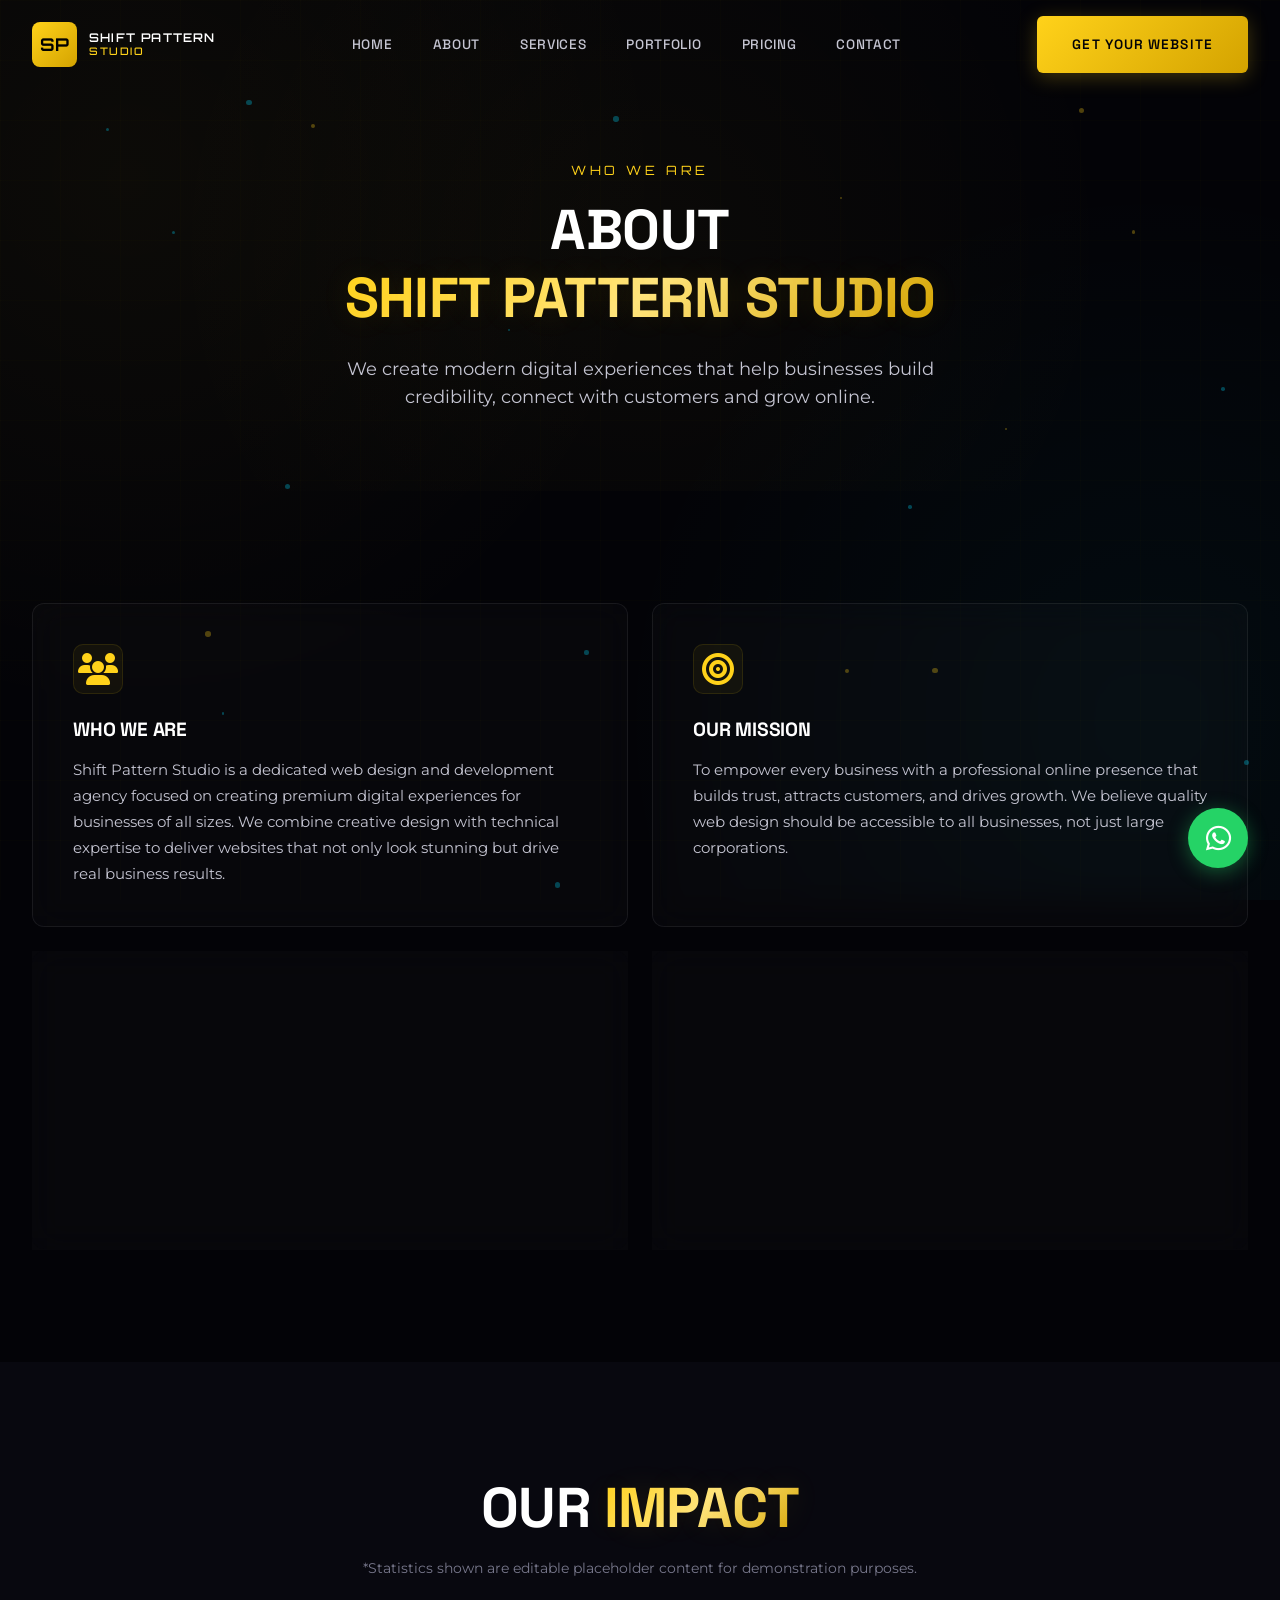
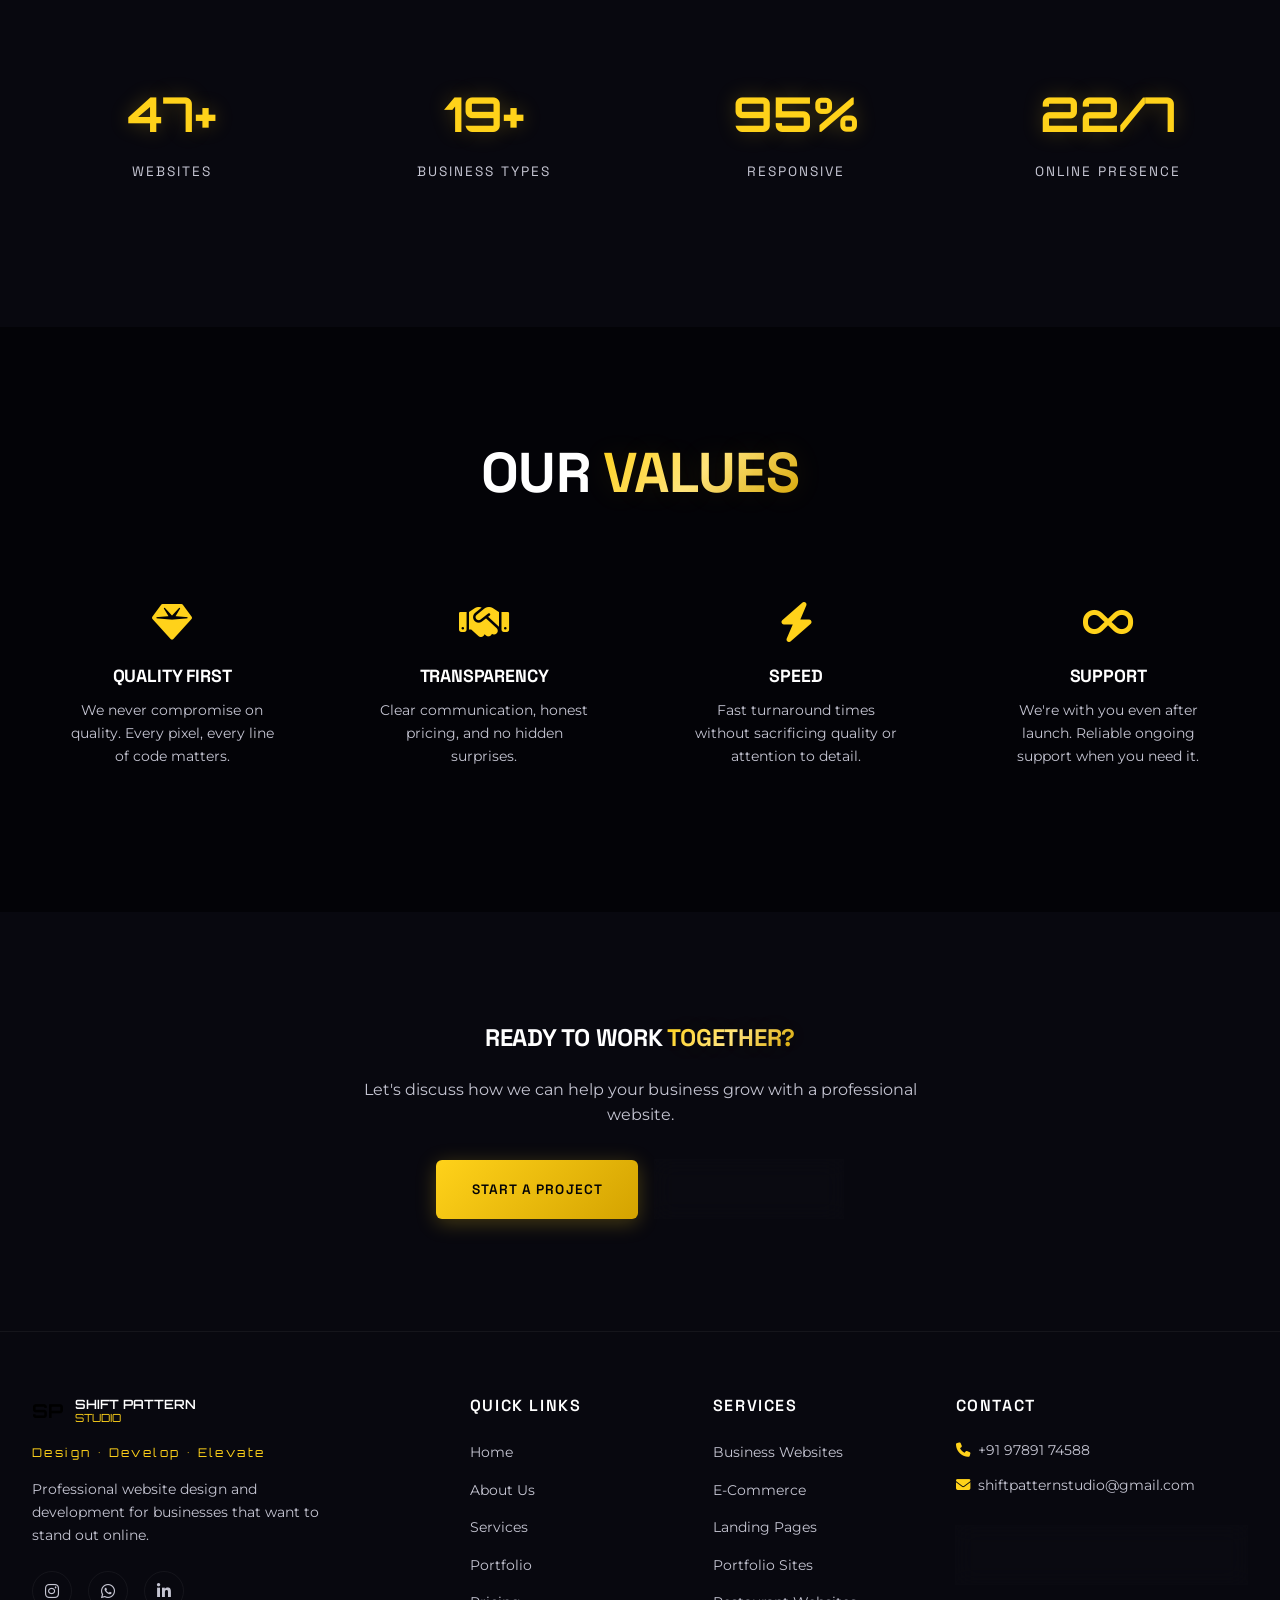
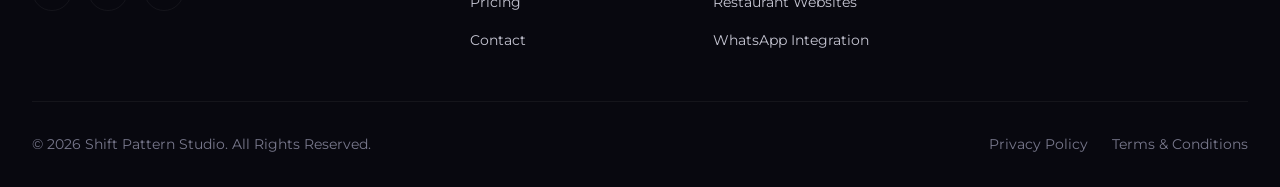
==== commit 6d9bc747: "feat: copy mockup images and make email clickable pointing to shiftpatternstudio@gmail.com" ====
--- a/about.html
+++ b/about.html
@@ -268,7 +268,7 @@
         <div class="footer-contact">
           <h4>Contact</h4>
           <p><i class="fas fa-phone"></i> +91 97891 74588</p>
-          <p><i class="fas fa-envelope"></i> hello@shiftpatternstudio.com</p>
+          <p><i class="fas fa-envelope"></i> <a href="mailto:shiftpatternstudio@gmail.com">shiftpatternstudio@gmail.com</a></p>
           <a href="contact.html" class="btn btn-outline" style="margin-top: 1rem; width: 100%;">Get in Touch</a>
         </div>
       </div>
--- a/css/responsive.css
+++ b/css/responsive.css
@@ -63,13 +63,20 @@
     padding: 8rem 0 4rem;
   }
 
-  .hero-content h1 {
-    font-size: 2.2rem !important;
+  .hero-container {
+    grid-template-columns: 1fr !important;
+    text-align: center;
+    gap: 2.5rem;
+  }
+
+  .hero-desc {
+    margin: 0 auto 2rem;
   }
 
   .hero-buttons {
     flex-direction: column;
     gap: 1rem;
+    justify-content: center;
   }
 
   .hero-buttons .btn {
@@ -106,6 +113,23 @@
 
   .stats-grid {
     grid-template-columns: repeat(2, 1fr) !important;
+  }
+
+  .about-grid {
+    grid-template-columns: 1fr !important;
+  }
+
+  .values-grid {
+    grid-template-columns: repeat(2, 1fr) !important;
+  }
+
+  .services-detail-grid {
+    grid-template-columns: 1fr !important;
+  }
+
+  .form-row {
+    grid-template-columns: 1fr !important;
+    gap: 1rem !important;
   }
 
   .about-hero h1 {
@@ -172,6 +196,10 @@
   }
 
   .stats-grid {
+    grid-template-columns: 1fr !important;
+  }
+
+  .values-grid {
     grid-template-columns: 1fr !important;
   }
 
